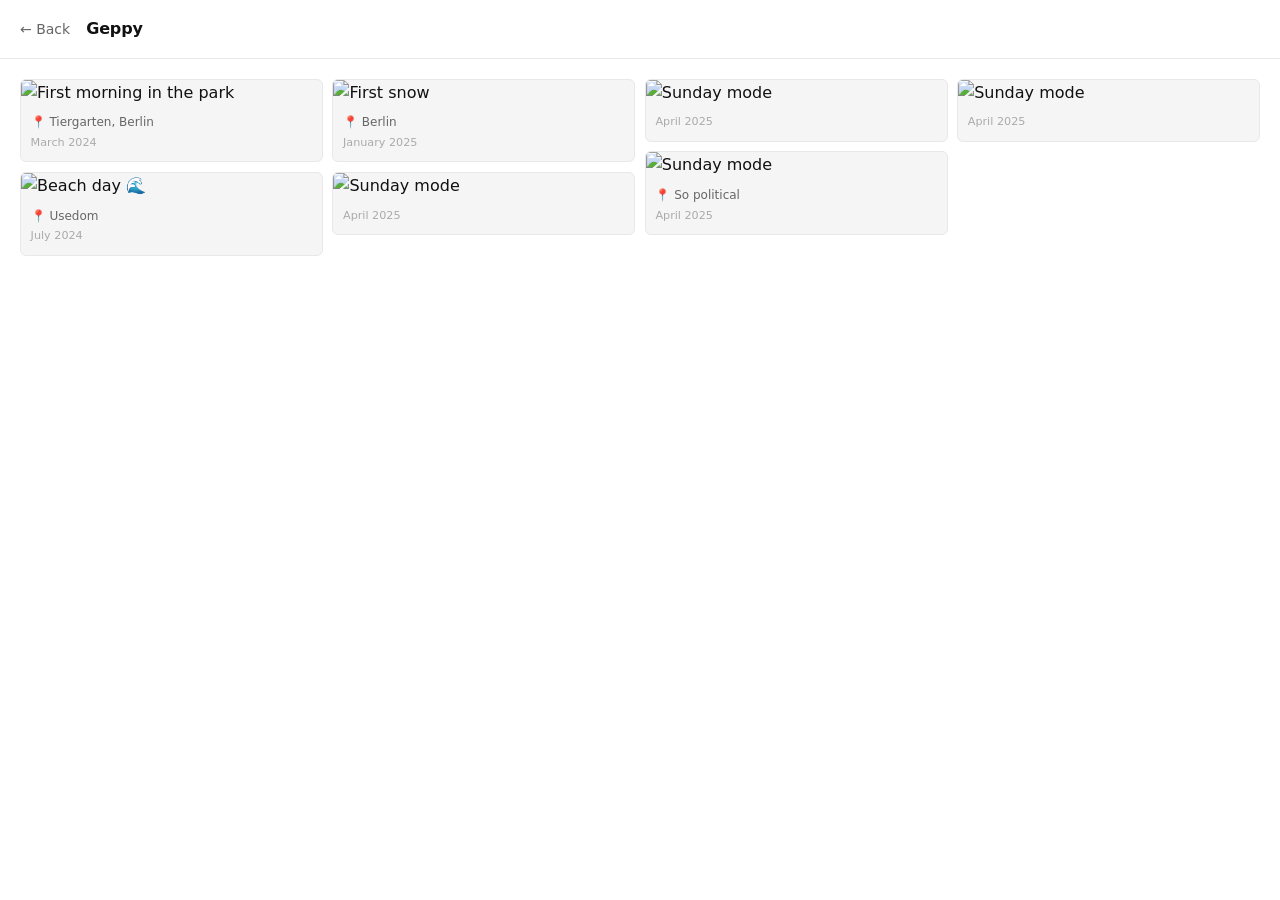
==== geppy.html @ 13f1b13f "Initial Commit" ====
<!DOCTYPE html>
<html lang="en">
<head>
  <meta charset="UTF-8" />
  <meta name="viewport" content="width=device-width, initial-scale=1.0" />
  <title>Geppy</title>
  <link rel="stylesheet" href="style.css" />
</head>
<body>
  <header class="page-header">
    <a href="index.html" class="back-link">← Back</a>
    <h2 id="geppy-page-title"></h2>
  </header>

  <main class="gallery-page">
    <div id="geppy-grid" class="masonry-grid"></div>
  </main>

  <!-- Lightbox -->
  <div id="lightbox" class="lightbox" role="dialog" aria-modal="true" aria-label="Photo viewer">
    <button class="lightbox-close" id="lightbox-close" aria-label="Close">✕</button>
    <div class="lightbox-inner">
      <img id="lightbox-img" src="" alt="" />
      <div class="lightbox-info">
        <span id="lightbox-caption"></span>
        <span id="lightbox-meta"></span>
      </div>
    </div>
  </div>

  <script src="geppy.js"></script>
</body>
</html>
---- style.css ----
/* =============================================
   RESET & BASE
   ============================================= */
*, *::before, *::after { box-sizing: border-box; margin: 0; padding: 0; }

:root {
  --black: #111111;
  --white: #ffffff;
  --gray-100: #f5f5f5;
  --gray-200: #e8e8e8;
  --gray-400: #aaaaaa;
  --gray-600: #666666;
  --font: 'Inter', system-ui, -apple-system, sans-serif;
  --radius: 12px;
  --radius-sm: 6px;
  --transition: 0.18s ease;
}

html { font-size: 16px; -webkit-text-size-adjust: 100%; }

body {
  font-family: var(--font);
  background: var(--white);
  color: var(--black);
  line-height: 1.6;
  min-height: 100vh;
}

img { display: block; width: 100%; height: auto; }

a { color: inherit; text-decoration: none; }

/* =============================================
   PROFILE PAGE
   ============================================= */
.profile-page {
  max-width: 520px;
  margin: 0 auto;
  padding: 3rem 1.25rem 4rem;
  display: flex;
  flex-direction: column;
  gap: 3rem;
}

.profile-card {
  display: flex;
  flex-direction: column;
  align-items: flex-start;
  gap: 0.9rem;
}

.profile-photo {
  width: 80px;
  height: 80px;
  border-radius: 50%;
  object-fit: cover;
  background: var(--gray-200);
  border: 1.5px solid var(--gray-200);
}

.profile-card h1 {
  font-size: 1.5rem;
  font-weight: 600;
  letter-spacing: -0.02em;
  line-height: 1.2;
}

.profile-card p {
  font-size: 0.975rem;
  color: var(--gray-600);
  max-width: 380px;
}

.profile-meta {
  display: flex;
  flex-wrap: wrap;
  gap: 0.5rem 1.25rem;
  font-size: 0.875rem;
  color: var(--gray-600);
}

.meta-item { display: flex; align-items: center; gap: 0.35rem; }

.profile-actions {
  display: flex;
  flex-wrap: wrap;
  gap: 0.6rem;
  margin-top: 0.25rem;
}

.btn-outline {
  display: inline-flex;
  align-items: center;
  gap: 0.4rem;
  padding: 0.45rem 1rem;
  border: 1.5px solid var(--black);
  border-radius: 2rem;
  font-size: 0.85rem;
  font-family: var(--font);
  font-weight: 500;
  background: transparent;
  color: var(--black);
  cursor: pointer;
  transition: background var(--transition), color var(--transition);
  text-decoration: none;
}
.btn-outline:hover { background: var(--black); color: var(--white); }
.btn-outline.playing { background: var(--black); color: var(--white); }

/* =============================================
   NAV CARDS (index page bottom section)
   ============================================= */
.nav-cards {
  display: grid;
  grid-template-columns: 1fr 1fr;
  gap: 0.75rem;
}

.nav-card {
  position: relative;
  border-radius: var(--radius);
  overflow: hidden;
  aspect-ratio: 3 / 4;
  background: var(--gray-200);
  border: 1.5px solid var(--gray-200);
  transition: transform var(--transition), border-color var(--transition);
  display: block;
}
.nav-card:hover { transform: translateY(-2px); border-color: var(--black); }

.nav-card img {
  width: 100%;
  height: 100%;
  object-fit: cover;
  transition: transform 0.3s ease;
}
.nav-card:hover img { transform: scale(1.03); }

.nav-card-label {
  position: absolute;
  bottom: 0; left: 0; right: 0;
  padding: 1.5rem 1rem 1rem;
  background: linear-gradient(to top, rgba(0,0,0,0.7) 0%, transparent 100%);
  color: var(--white);
  font-size: 1.05rem;
  font-weight: 600;
  letter-spacing: -0.01em;
}

/* =============================================
   PAGE HEADER (geppy + recipes pages)
   ============================================= */
.page-header {
  position: sticky;
  top: 0;
  z-index: 10;
  background: rgba(255,255,255,0.92);
  backdrop-filter: blur(8px);
  -webkit-backdrop-filter: blur(8px);
  border-bottom: 1px solid var(--gray-200);
  display: flex;
  align-items: center;
  gap: 1rem;
  padding: 1rem 1.25rem;
}

.page-header h2 {
  font-size: 1rem;
  font-weight: 600;
  letter-spacing: -0.01em;
}

.back-link {
  font-size: 0.875rem;
  color: var(--gray-600);
  transition: color var(--transition);
  white-space: nowrap;
}
.back-link:hover { color: var(--black); }

/* =============================================
   GEPPY MASONRY GRID
   ============================================= */
.gallery-page {
  padding: 1.25rem;
}

.masonry-grid {
  columns: 2;
  column-gap: 0.6rem;
}

.masonry-item {
  break-inside: avoid;
  margin-bottom: 0.6rem;
  cursor: pointer;
  border-radius: var(--radius-sm);
  overflow: hidden;
  background: var(--gray-100);
  border: 1px solid var(--gray-200);
  transition: transform var(--transition);
  position: relative;
}
.masonry-item:hover { transform: scale(1.015); }

.masonry-item img {
  width: 100%;
  height: auto;
  display: block;
}

.masonry-item-info {
  padding: 0.5rem 0.6rem 0.6rem;
  display: flex;
  flex-direction: column;
  gap: 0.1rem;
}

.masonry-item-location {
  font-size: 0.75rem;
  color: var(--gray-600);
}

.masonry-item-date {
  font-size: 0.7rem;
  color: var(--gray-400);
}

/* =============================================
   LIGHTBOX
   ============================================= */
.lightbox {
  display: none;
  position: fixed;
  inset: 0;
  z-index: 100;
  background: rgba(10,10,10,0.92);
  align-items: center;
  justify-content: center;
  padding: 1.25rem;
}
.lightbox.open { display: flex; }

.lightbox-close {
  position: absolute;
  top: 1rem; right: 1.25rem;
  background: transparent;
  border: none;
  color: rgba(255,255,255,0.7);
  font-size: 1.4rem;
  cursor: pointer;
  line-height: 1;
  padding: 0.25rem;
  transition: color var(--transition);
}
.lightbox-close:hover { color: var(--white); }

.lightbox-inner {
  max-width: 680px;
  width: 100%;
  display: flex;
  flex-direction: column;
  gap: 0.75rem;
}

.lightbox-inner img {
  border-radius: var(--radius-sm);
  max-height: 78vh;
  width: 100%;
  object-fit: contain;
  background: #1a1a1a;
}

.lightbox-info {
  display: flex;
  justify-content: space-between;
  align-items: flex-end;
  gap: 1rem;
}

.lightbox-info span {
  font-size: 0.85rem;
  color: rgba(255,255,255,0.65);
}

/* =============================================
   RECIPES GRID
   ============================================= */
.recipes-page {
  padding: 1.25rem;
}

.recipe-grid {
  display: grid;
  grid-template-columns: repeat(auto-fill, minmax(160px, 1fr));
  gap: 0.75rem;
}

.recipe-card {
  cursor: pointer;
  border-radius: var(--radius);
  overflow: hidden;
  border: 1.5px solid var(--gray-200);
  background: var(--white);
  transition: transform var(--transition), border-color var(--transition);
}
.recipe-card:hover { transform: translateY(-2px); border-color: var(--black); }

.recipe-card-thumb {
  aspect-ratio: 4 / 3;
  overflow: hidden;
  background: var(--gray-100);
}

.recipe-card-thumb img {
  width: 100%;
  height: 100%;
  object-fit: cover;
  transition: transform 0.3s ease;
}
.recipe-card:hover .recipe-card-thumb img { transform: scale(1.04); }

.recipe-card-body {
  padding: 0.65rem 0.75rem 0.75rem;
}

.recipe-card-title {
  font-size: 0.875rem;
  font-weight: 600;
  line-height: 1.3;
  letter-spacing: -0.01em;
}

.recipe-card-tags {
  display: flex;
  flex-wrap: wrap;
  gap: 0.3rem;
  margin-top: 0.4rem;
}

.tag {
  font-size: 0.7rem;
  padding: 0.15rem 0.45rem;
  border: 1px solid var(--gray-200);
  border-radius: 2rem;
  color: var(--gray-600);
  background: var(--gray-100);
}

/* =============================================
   RECIPE MODAL
   ============================================= */
.recipe-modal-inner {
  max-width: 720px;
  width: 100%;
  max-height: 90vh;
  overflow-y: auto;
  background: var(--white);
  border-radius: var(--radius);
  display: flex;
  flex-direction: column;
}

.recipe-modal-inner img {
  width: 100%;
  aspect-ratio: 16 / 7;
  object-fit: cover;
  flex-shrink: 0;
}

.recipe-modal-content {
  padding: 1.5rem;
  display: flex;
  flex-direction: column;
  gap: 0.9rem;
}

.recipe-modal-content h2 {
  font-size: 1.4rem;
  font-weight: 700;
  letter-spacing: -0.02em;
  line-height: 1.2;
}

.modal-description {
  font-size: 0.9rem;
  color: var(--gray-600);
  line-height: 1.6;
}

.recipe-tags { display: flex; flex-wrap: wrap; gap: 0.35rem; }

.recipe-columns {
  display: grid;
  grid-template-columns: 1fr 1.6fr;
  gap: 1.5rem;
  margin-top: 0.25rem;
}

.recipe-columns h3 {
  font-size: 0.75rem;
  font-weight: 600;
  text-transform: uppercase;
  letter-spacing: 0.08em;
  color: var(--gray-400);
  margin-bottom: 0.6rem;
}

.recipe-columns ul,
.recipe-columns ol {
  padding-left: 1.1rem;
  display: flex;
  flex-direction: column;
  gap: 0.35rem;
  font-size: 0.875rem;
  color: var(--gray-600);
}

.recipe-columns li { line-height: 1.5; }

/* =============================================
   RESPONSIVE
   ============================================= */
@media (min-width: 640px) {
  .masonry-grid { columns: 3; }
  .recipe-grid { grid-template-columns: repeat(auto-fill, minmax(200px, 1fr)); }
}

@media (min-width: 1024px) {
  .masonry-grid { columns: 4; }
  .recipe-grid { grid-template-columns: repeat(auto-fill, minmax(220px, 1fr)); }
}

@media (max-width: 480px) {
  .nav-cards { grid-template-columns: 1fr 1fr; gap: 0.5rem; }
  .recipe-columns { grid-template-columns: 1fr; }
  .profile-page { padding: 2rem 1rem 3rem; }
}
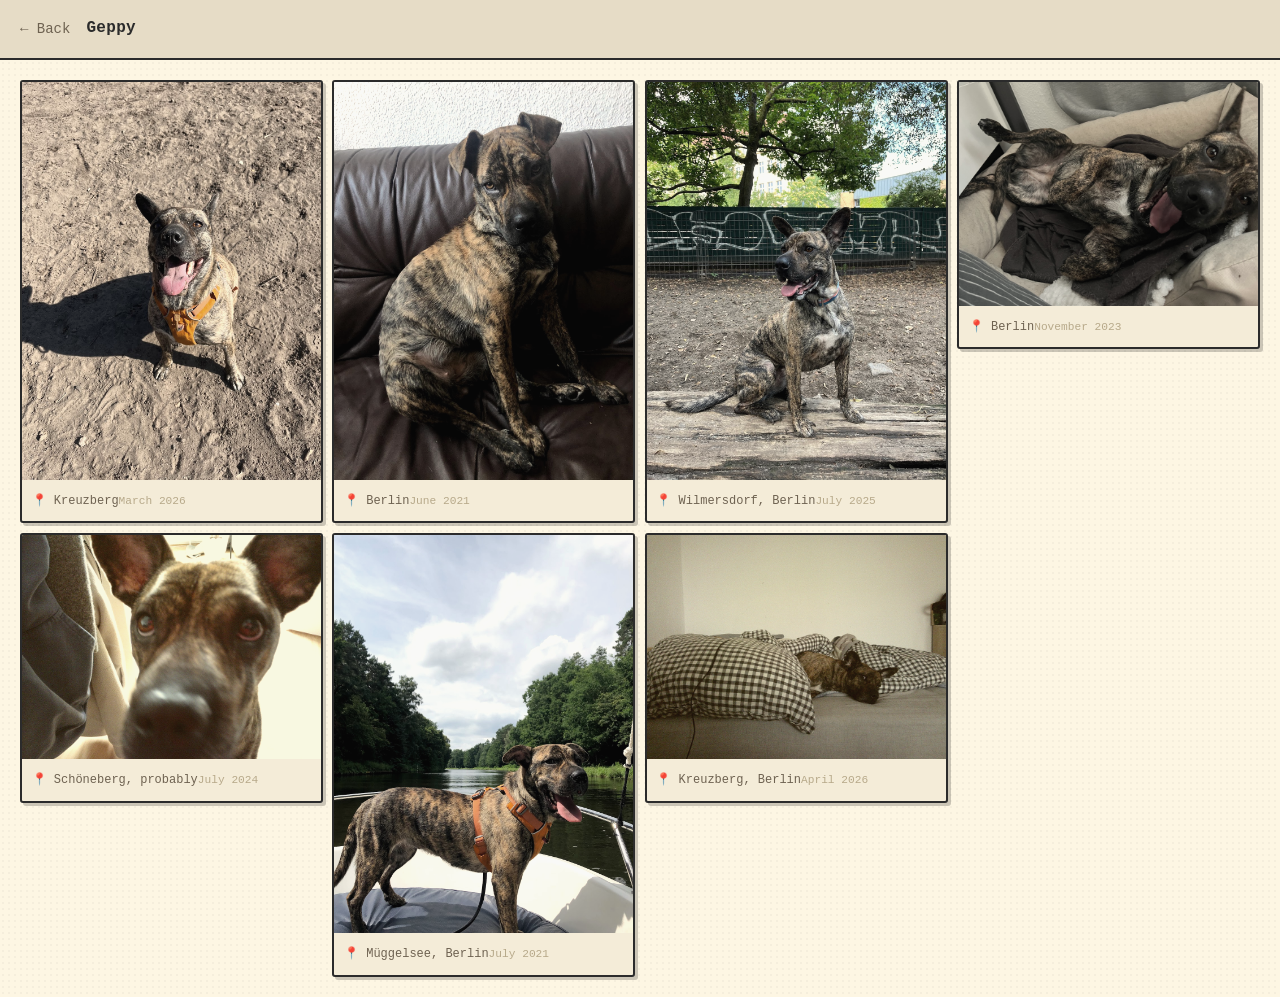
==== commit b68508d5: "a little .jpg change" ====
--- a/geppy.html
+++ b/geppy.html
@@ -15,7 +15,7 @@
   <main class="gallery-page">
     <div id="geppy-grid" class="masonry-grid"></div>
   </main>
-
+  
   <!-- Lightbox -->
   <div id="lightbox" class="lightbox" role="dialog" aria-modal="true" aria-label="Photo viewer">
     <button class="lightbox-close" id="lightbox-close" aria-label="Close">✕</button>
--- a/style.css
+++ b/style.css
@@ -3,17 +3,29 @@
    ============================================= */
 *, *::before, *::after { box-sizing: border-box; margin: 0; padding: 0; }
 
+/* =============================================
+   RETRO THEME VARIABLES
+   ============================================= */
 :root {
-  --black: #111111;
-  --white: #ffffff;
-  --gray-100: #f5f5f5;
-  --gray-200: #e8e8e8;
-  --gray-400: #aaaaaa;
-  --gray-600: #666666;
-  --font: 'Inter', system-ui, -apple-system, sans-serif;
-  --radius: 12px;
-  --radius-sm: 6px;
-  --transition: 0.18s ease;
+  --black: #2b2b2b;
+  --white: #fdf6e3;
+
+  --gray-100: #f4ecd8;
+  --gray-200: #e6dcc6;
+  --gray-400: #b7a98a;
+  --gray-600: #6e6251;
+
+  --yellow: #f4c430;
+  --blue: #3a4f7a;
+  --red: #c44536;
+  --green: #6a8f5b;
+
+  --font: 'IBM Plex Sans', 'Courier New', monospace;
+
+  --radius: 6px;
+  --radius-sm: 3px;
+
+  --transition: 0.15s ease;
 }
 
 html { font-size: 16px; -webkit-text-size-adjust: 100%; }
@@ -24,9 +36,23 @@
   color: var(--black);
   line-height: 1.6;
   min-height: 100vh;
-}
-
-img { display: block; width: 100%; height: auto; }
+
+  /* subtle paper texture */
+  background-image: radial-gradient(rgba(0,0,0,0.03) 1px, transparent 1px);
+  background-size: 6px 6px;
+}
+
+h1, h2, h3 {
+  font-family: 'Courier New', monospace;
+  letter-spacing: 0.02em;
+}
+
+img {
+  display: block;
+  width: 100%;
+  height: auto;
+  filter: sepia(0.15) contrast(0.95) saturate(0.85);
+}
 
 a { color: inherit; text-decoration: none; }
 
@@ -40,6 +66,10 @@
   display: flex;
   flex-direction: column;
   gap: 3rem;
+}
+
+#profile-bio {
+  white-space: pre-line;
 }
 
 .profile-card {
@@ -55,13 +85,12 @@
   border-radius: 50%;
   object-fit: cover;
   background: var(--gray-200);
-  border: 1.5px solid var(--gray-200);
+  border: 2px solid var(--black);
 }
 
 .profile-card h1 {
   font-size: 1.5rem;
   font-weight: 600;
-  letter-spacing: -0.02em;
   line-height: 1.2;
 }
 
@@ -88,27 +117,45 @@
   margin-top: 0.25rem;
 }
 
+/* =============================================
+   BUTTONS (RETRO STYLE)
+   ============================================= */
 .btn-outline {
   display: inline-flex;
   align-items: center;
   gap: 0.4rem;
   padding: 0.45rem 1rem;
-  border: 1.5px solid var(--black);
-  border-radius: 2rem;
+
+  border: 2px solid var(--black);
+  border-radius: 2px;
+
   font-size: 0.85rem;
   font-family: var(--font);
   font-weight: 500;
-  background: transparent;
+
+  background: var(--white);
   color: var(--black);
+
   cursor: pointer;
-  transition: background var(--transition), color var(--transition);
-  text-decoration: none;
-}
-.btn-outline:hover { background: var(--black); color: var(--white); }
-.btn-outline.playing { background: var(--black); color: var(--white); }
-
-/* =============================================
-   NAV CARDS (index page bottom section)
+
+  box-shadow: 2px 2px 0 var(--black);
+  transition: all var(--transition);
+}
+
+.btn-outline:hover {
+  background: var(--yellow);
+  color: var(--black);
+  transform: translate(1px, 1px);
+  box-shadow: 1px 1px 0 var(--black);
+}
+
+.btn-outline.playing {
+  background: var(--black);
+  color: var(--white);
+}
+
+/* =============================================
+   NAV CARDS
    ============================================= */
 .nav-cards {
   display: grid;
@@ -118,46 +165,57 @@
 
 .nav-card {
   position: relative;
-  border-radius: var(--radius);
+  border-radius: var(--radius-sm);
   overflow: hidden;
   aspect-ratio: 3 / 4;
+
   background: var(--gray-200);
-  border: 1.5px solid var(--gray-200);
-  transition: transform var(--transition), border-color var(--transition);
-  display: block;
-}
-.nav-card:hover { transform: translateY(-2px); border-color: var(--black); }
+  border: 2px solid var(--black);
+  box-shadow: 3px 3px 0 rgba(0,0,0,0.2);
+
+  transition: all var(--transition);
+}
+
+.nav-card:hover {
+  transform: translate(2px, 2px);
+  box-shadow: 1px 1px 0 rgba(0,0,0,0.25);
+}
 
 .nav-card img {
   width: 100%;
   height: 100%;
   object-fit: cover;
-  transition: transform 0.3s ease;
-}
-.nav-card:hover img { transform: scale(1.03); }
+}
 
 .nav-card-label {
   position: absolute;
   bottom: 0; left: 0; right: 0;
   padding: 1.5rem 1rem 1rem;
-  background: linear-gradient(to top, rgba(0,0,0,0.7) 0%, transparent 100%);
+
+  font-family: 'Courier New', monospace;
+  font-weight: 700;
+  letter-spacing: 0.05em;
+
+  background: linear-gradient(
+    to top,
+    rgba(43,43,43,0.85),
+    rgba(43,43,43,0.2)
+  );
+
   color: var(--white);
-  font-size: 1.05rem;
-  font-weight: 600;
-  letter-spacing: -0.01em;
-}
-
-/* =============================================
-   PAGE HEADER (geppy + recipes pages)
+}
+
+/* =============================================
+   PAGE HEADER
    ============================================= */
 .page-header {
   position: sticky;
   top: 0;
   z-index: 10;
-  background: rgba(255,255,255,0.92);
-  backdrop-filter: blur(8px);
-  -webkit-backdrop-filter: blur(8px);
-  border-bottom: 1px solid var(--gray-200);
+
+  background: var(--gray-200);
+  border-bottom: 2px solid var(--black);
+
   display: flex;
   align-items: center;
   gap: 1rem;
@@ -167,23 +225,18 @@
 .page-header h2 {
   font-size: 1rem;
   font-weight: 600;
-  letter-spacing: -0.01em;
 }
 
 .back-link {
   font-size: 0.875rem;
   color: var(--gray-600);
-  transition: color var(--transition);
-  white-space: nowrap;
 }
 .back-link:hover { color: var(--black); }
 
 /* =============================================
-   GEPPY MASONRY GRID
-   ============================================= */
-.gallery-page {
-  padding: 1.25rem;
-}
+   MASONRY GRID
+   ============================================= */
+.gallery-page { padding: 1.25rem; }
 
 .masonry-grid {
   columns: 2;
@@ -193,27 +246,23 @@
 .masonry-item {
   break-inside: avoid;
   margin-bottom: 0.6rem;
-  cursor: pointer;
+
   border-radius: var(--radius-sm);
   overflow: hidden;
+
   background: var(--gray-100);
-  border: 1px solid var(--gray-200);
+  border: 2px solid var(--black);
+  box-shadow: 3px 3px 0 rgba(0,0,0,0.2);
+
   transition: transform var(--transition);
-  position: relative;
-}
-.masonry-item:hover { transform: scale(1.015); }
-
-.masonry-item img {
-  width: 100%;
-  height: auto;
-  display: block;
+}
+
+.masonry-item:hover {
+  transform: translate(2px, 2px);
 }
 
 .masonry-item-info {
-  padding: 0.5rem 0.6rem 0.6rem;
-  display: flex;
-  flex-direction: column;
-  gap: 0.1rem;
+  padding: 0.5rem 0.6rem;
 }
 
 .masonry-item-location {
@@ -234,7 +283,7 @@
   position: fixed;
   inset: 0;
   z-index: 100;
-  background: rgba(10,10,10,0.92);
+  background: rgba(20,20,20,0.95);
   align-items: center;
   justify-content: center;
   padding: 1.25rem;
@@ -244,51 +293,36 @@
 .lightbox-close {
   position: absolute;
   top: 1rem; right: 1.25rem;
-  background: transparent;
+  background: none;
   border: none;
-  color: rgba(255,255,255,0.7);
+  color: var(--white);
   font-size: 1.4rem;
   cursor: pointer;
-  line-height: 1;
-  padding: 0.25rem;
-  transition: color var(--transition);
-}
-.lightbox-close:hover { color: var(--white); }
+}
 
 .lightbox-inner {
   max-width: 680px;
   width: 100%;
-  display: flex;
-  flex-direction: column;
-  gap: 0.75rem;
 }
 
 .lightbox-inner img {
   border-radius: var(--radius-sm);
   max-height: 78vh;
-  width: 100%;
   object-fit: contain;
-  background: #1a1a1a;
 }
 
 .lightbox-info {
   display: flex;
   justify-content: space-between;
-  align-items: flex-end;
-  gap: 1rem;
-}
-
-.lightbox-info span {
+  margin-top: 0.5rem;
+  color: var(--gray-400);
   font-size: 0.85rem;
-  color: rgba(255,255,255,0.65);
 }
 
 /* =============================================
    RECIPES GRID
    ============================================= */
-.recipes-page {
-  padding: 1.25rem;
-}
+.recipes-page { padding: 1.25rem; }
 
 .recipe-grid {
   display: grid;
@@ -297,38 +331,33 @@
 }
 
 .recipe-card {
-  cursor: pointer;
-  border-radius: var(--radius);
+  border-radius: var(--radius-sm);
   overflow: hidden;
-  border: 1.5px solid var(--gray-200);
-  background: var(--white);
-  transition: transform var(--transition), border-color var(--transition);
-}
-.recipe-card:hover { transform: translateY(-2px); border-color: var(--black); }
+
+  border: 2px solid var(--black);
+  background: var(--gray-100);
+  box-shadow: 3px 3px 0 rgba(0,0,0,0.2);
+
+  transition: all var(--transition);
+}
+
+.recipe-card:hover {
+  transform: translate(2px, 2px);
+  box-shadow: 1px 1px 0 rgba(0,0,0,0.25);
+}
 
 .recipe-card-thumb {
   aspect-ratio: 4 / 3;
   overflow: hidden;
-  background: var(--gray-100);
-}
-
-.recipe-card-thumb img {
-  width: 100%;
-  height: 100%;
-  object-fit: cover;
-  transition: transform 0.3s ease;
-}
-.recipe-card:hover .recipe-card-thumb img { transform: scale(1.04); }
+}
 
 .recipe-card-body {
-  padding: 0.65rem 0.75rem 0.75rem;
+  padding: 0.65rem 0.75rem;
 }
 
 .recipe-card-title {
   font-size: 0.875rem;
   font-weight: 600;
-  line-height: 1.3;
-  letter-spacing: -0.01em;
 }
 
 .recipe-card-tags {
@@ -338,13 +367,20 @@
   margin-top: 0.4rem;
 }
 
+/* =============================================
+   TAGS
+   ============================================= */
 .tag {
   font-size: 0.7rem;
   padding: 0.15rem 0.45rem;
-  border: 1px solid var(--gray-200);
-  border-radius: 2rem;
-  color: var(--gray-600);
-  background: var(--gray-100);
+
+  border: 1.5px dashed var(--black);
+  border-radius: 2px;
+
+  background: var(--gray-200);
+  color: var(--black);
+
+  font-family: 'Courier New', monospace;
 }
 
 /* =============================================
@@ -355,68 +391,34 @@
   width: 100%;
   max-height: 90vh;
   overflow-y: auto;
+
   background: var(--white);
+  border: 2px solid var(--black);
   border-radius: var(--radius);
-  display: flex;
-  flex-direction: column;
-}
-
-.recipe-modal-inner img {
-  width: 100%;
-  aspect-ratio: 16 / 7;
-  object-fit: cover;
-  flex-shrink: 0;
 }
 
 .recipe-modal-content {
   padding: 1.5rem;
-  display: flex;
-  flex-direction: column;
-  gap: 0.9rem;
-}
-
-.recipe-modal-content h2 {
-  font-size: 1.4rem;
-  font-weight: 700;
-  letter-spacing: -0.02em;
-  line-height: 1.2;
-}
-
-.modal-description {
-  font-size: 0.9rem;
-  color: var(--gray-600);
-  line-height: 1.6;
-}
-
-.recipe-tags { display: flex; flex-wrap: wrap; gap: 0.35rem; }
+}
 
 .recipe-columns {
   display: grid;
   grid-template-columns: 1fr 1.6fr;
   gap: 1.5rem;
-  margin-top: 0.25rem;
 }
 
 .recipe-columns h3 {
   font-size: 0.75rem;
-  font-weight: 600;
   text-transform: uppercase;
-  letter-spacing: 0.08em;
   color: var(--gray-400);
-  margin-bottom: 0.6rem;
 }
 
 .recipe-columns ul,
 .recipe-columns ol {
   padding-left: 1.1rem;
-  display: flex;
-  flex-direction: column;
-  gap: 0.35rem;
   font-size: 0.875rem;
   color: var(--gray-600);
 }
-
-.recipe-columns li { line-height: 1.5; }
 
 /* =============================================
    RESPONSIVE
@@ -435,4 +437,4 @@
   .nav-cards { grid-template-columns: 1fr 1fr; gap: 0.5rem; }
   .recipe-columns { grid-template-columns: 1fr; }
   .profile-page { padding: 2rem 1rem 3rem; }
-}
+}
